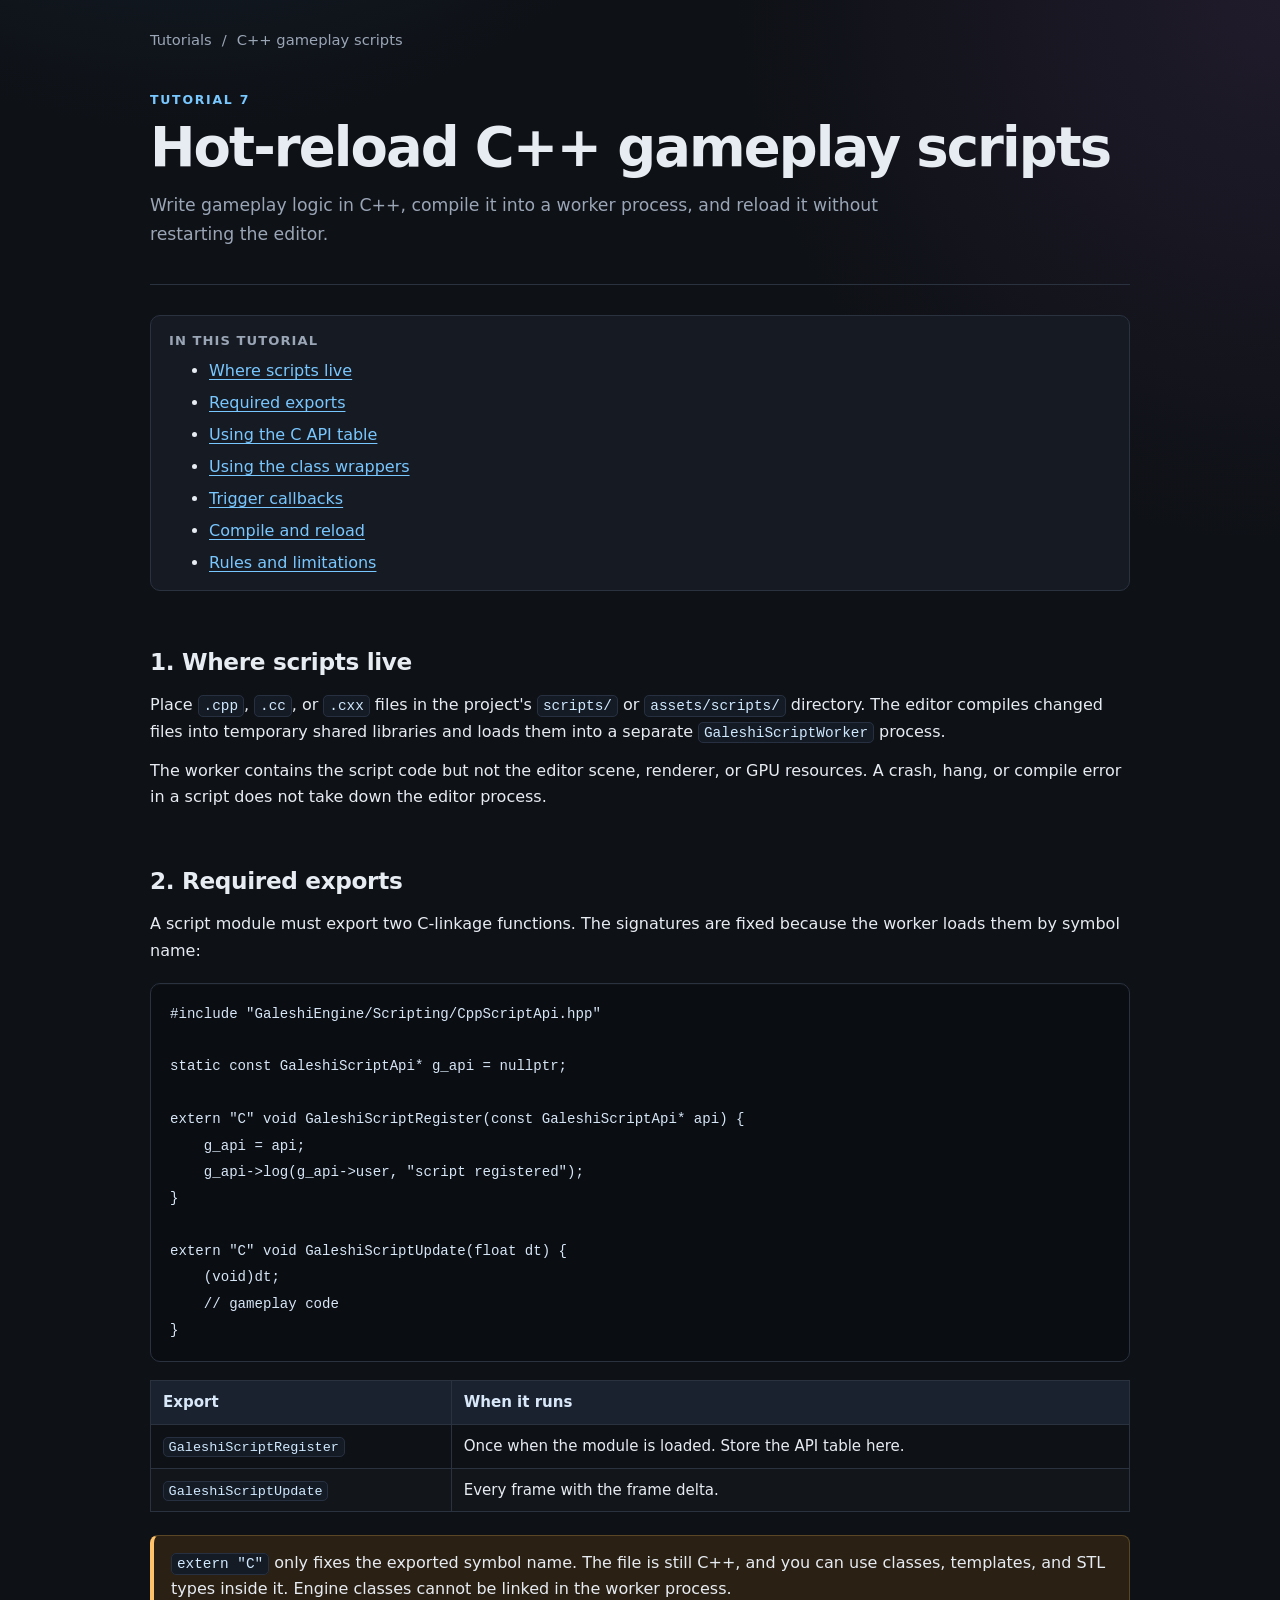
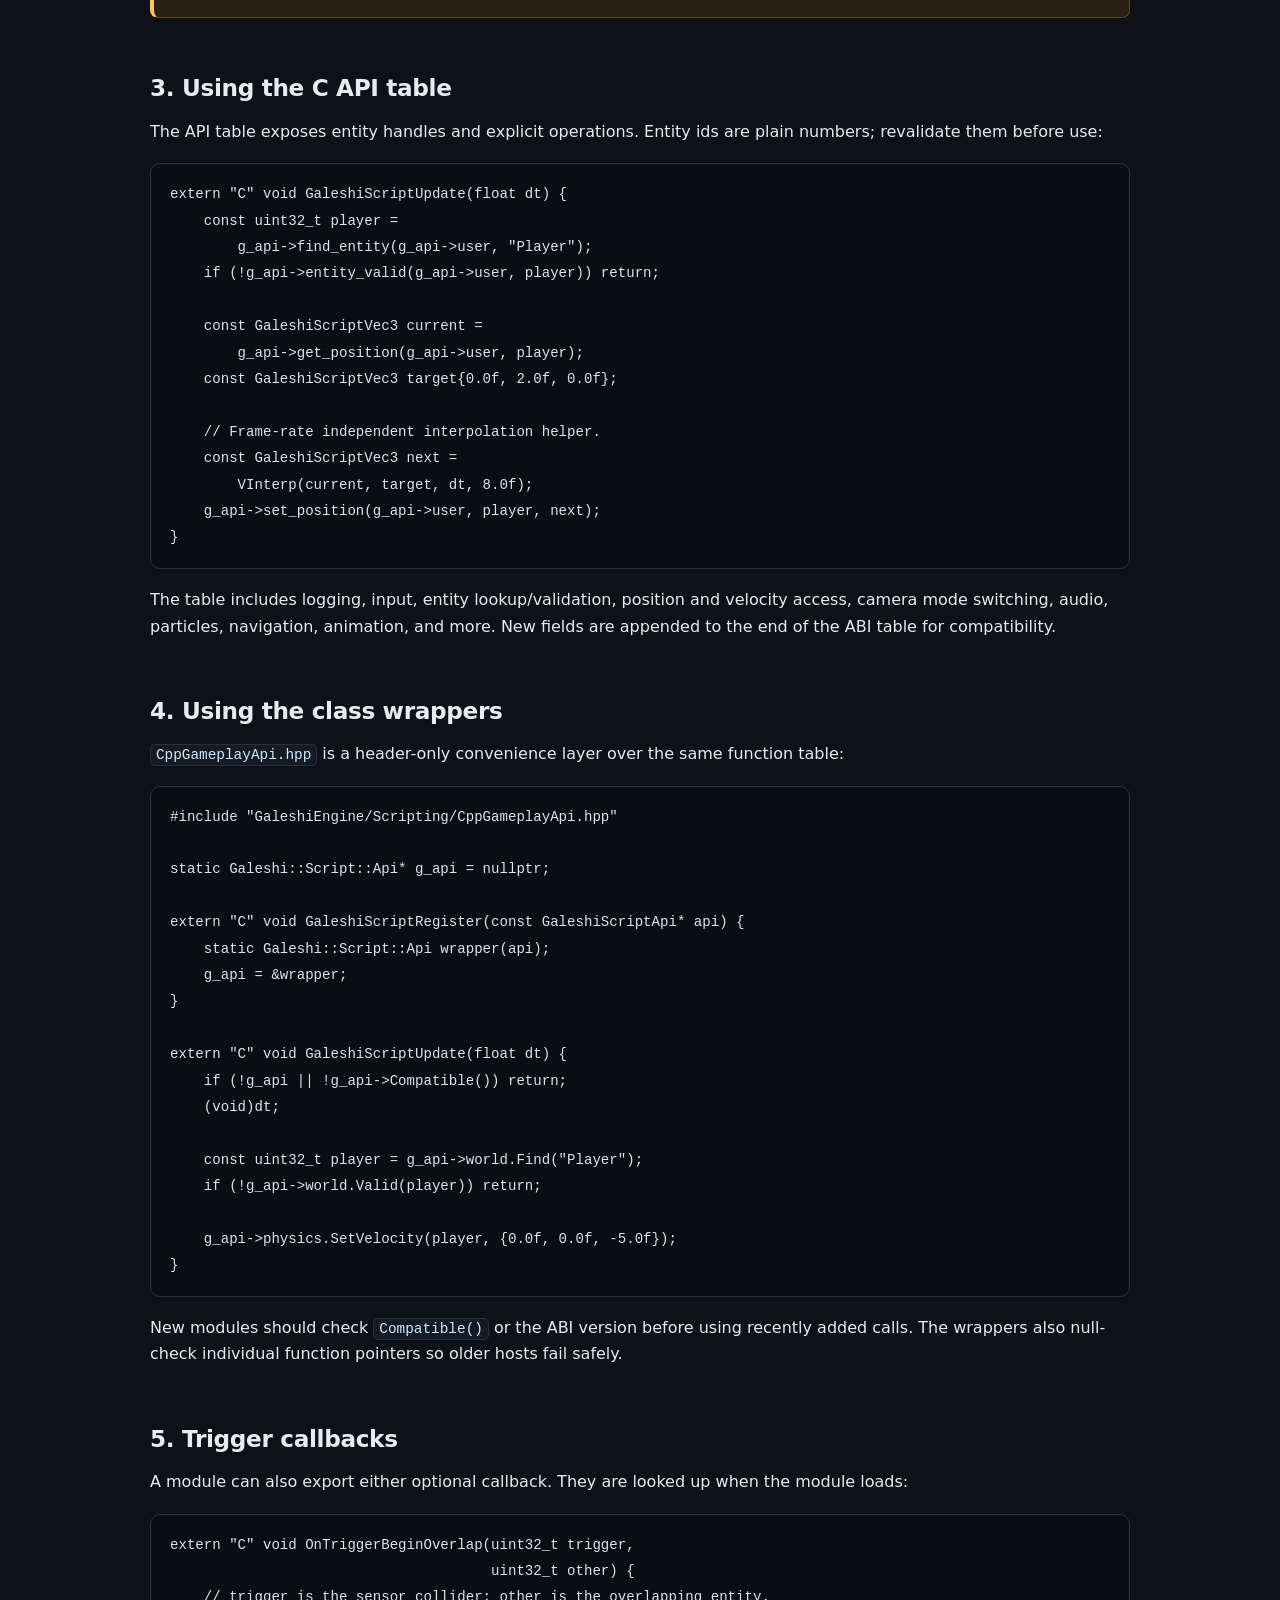
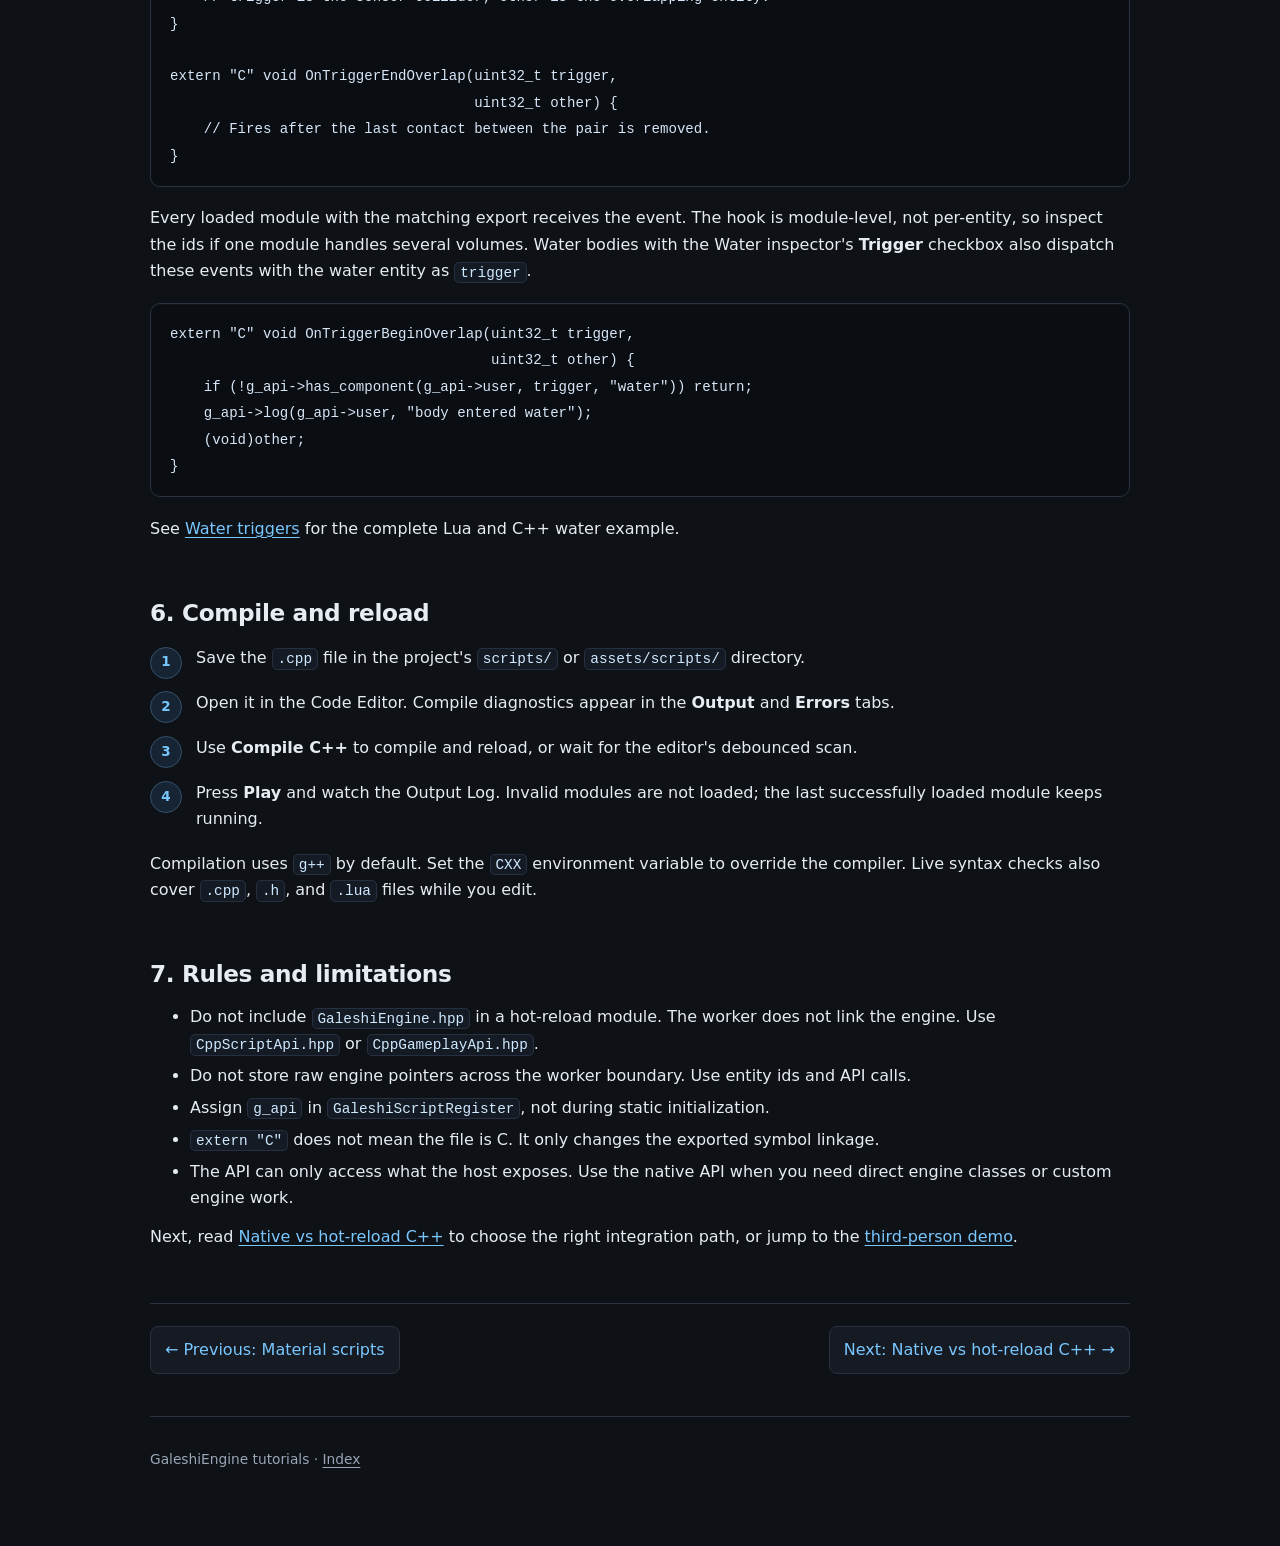
==== docs/tutorials/07-cpp-scripts.html @ e1ea151c "Add HTML tutorials Add a browsable tutorial set under docs/tutorials covering editor basics, Lua scr" ====
<!doctype html>
<html lang="en">
<head>
    <meta charset="utf-8">
    <meta name="viewport" content="width=device-width, initial-scale=1">
    <title>C++ gameplay scripts — GaleshiEngine Tutorials</title>
    <link rel="stylesheet" href="style.css">
</head>
<body>
<div class="wrap">
    <nav class="top" aria-label="Breadcrumb">
        <a href="index.html">Tutorials</a>
        <span>/</span>
        <span>C++ gameplay scripts</span>
    </nav>

    <header class="hero">
        <p class="eyebrow">Tutorial 7</p>
        <h1>Hot-reload C++ gameplay scripts</h1>
        <p class="lead">
            Write gameplay logic in C++, compile it into a worker process, and
            reload it without restarting the editor.
        </p>
    </header>

    <main>
        <div class="toc">
            <p>In this tutorial</p>
            <ul>
                <li><a href="#where">Where scripts live</a></li>
                <li><a href="#exports">Required exports</a></li>
                <li><a href="#raw">Using the C API table</a></li>
                <li><a href="#wrappers">Using the class wrappers</a></li>
                <li><a href="#triggers">Trigger callbacks</a></li>
                <li><a href="#workflow">Compile and reload</a></li>
                <li><a href="#rules">Rules and limitations</a></li>
            </ul>
        </div>

        <section id="where">
            <h2>1. Where scripts live</h2>
            <p>
                Place <code>.cpp</code>, <code>.cc</code>, or
                <code>.cxx</code> files in the project's
                <code>scripts/</code> or <code>assets/scripts/</code>
                directory. The editor compiles changed files into temporary
                shared libraries and loads them into a separate
                <code>GaleshiScriptWorker</code> process.
            </p>
            <p>
                The worker contains the script code but not the editor scene,
                renderer, or GPU resources. A crash, hang, or compile error in a
                script does not take down the editor process.
            </p>
        </section>

        <section id="exports">
            <h2>2. Required exports</h2>
            <p>
                A script module must export two C-linkage functions. The
                signatures are fixed because the worker loads them by symbol
                name:
            </p>
            <pre><code>#include "GaleshiEngine/Scripting/CppScriptApi.hpp"

static const GaleshiScriptApi* g_api = nullptr;

extern "C" void GaleshiScriptRegister(const GaleshiScriptApi* api) {
    g_api = api;
    g_api->log(g_api->user, "script registered");
}

extern "C" void GaleshiScriptUpdate(float dt) {
    (void)dt;
    // gameplay code
}</code></pre>
            <table>
                <thead>
                    <tr><th>Export</th><th>When it runs</th></tr>
                </thead>
                <tbody>
                    <tr><td><code>GaleshiScriptRegister</code></td><td>Once when the module is loaded. Store the API table here.</td></tr>
                    <tr><td><code>GaleshiScriptUpdate</code></td><td>Every frame with the frame delta.</td></tr>
                </tbody>
            </table>
            <div class="callout warn">
                <p>
                    <code>extern "C"</code> only fixes the exported symbol name.
                    The file is still C++, and you can use classes, templates,
                    and STL types inside it. Engine classes cannot be linked in
                    the worker process.
                </p>
            </div>
        </section>

        <section id="raw">
            <h2>3. Using the C API table</h2>
            <p>
                The API table exposes entity handles and explicit operations.
                Entity ids are plain numbers; revalidate them before use:
            </p>
            <pre><code>extern "C" void GaleshiScriptUpdate(float dt) {
    const uint32_t player =
        g_api->find_entity(g_api->user, "Player");
    if (!g_api->entity_valid(g_api->user, player)) return;

    const GaleshiScriptVec3 current =
        g_api->get_position(g_api->user, player);
    const GaleshiScriptVec3 target{0.0f, 2.0f, 0.0f};

    // Frame-rate independent interpolation helper.
    const GaleshiScriptVec3 next =
        VInterp(current, target, dt, 8.0f);
    g_api->set_position(g_api->user, player, next);
}</code></pre>
            <p>
                The table includes logging, input, entity lookup/validation,
                position and velocity access, camera mode switching, audio,
                particles, navigation, animation, and more. New fields are
                appended to the end of the ABI table for compatibility.
            </p>
        </section>

        <section id="wrappers">
            <h2>4. Using the class wrappers</h2>
            <p>
                <code>CppGameplayApi.hpp</code> is a header-only convenience
                layer over the same function table:
            </p>
            <pre><code>#include "GaleshiEngine/Scripting/CppGameplayApi.hpp"

static Galeshi::Script::Api* g_api = nullptr;

extern "C" void GaleshiScriptRegister(const GaleshiScriptApi* api) {
    static Galeshi::Script::Api wrapper(api);
    g_api = &wrapper;
}

extern "C" void GaleshiScriptUpdate(float dt) {
    if (!g_api || !g_api->Compatible()) return;
    (void)dt;

    const uint32_t player = g_api->world.Find("Player");
    if (!g_api->world.Valid(player)) return;

    g_api->physics.SetVelocity(player, {0.0f, 0.0f, -5.0f});
}</code></pre>
            <p>
                New modules should check <code>Compatible()</code> or the ABI
                version before using recently added calls. The wrappers also
                null-check individual function pointers so older hosts fail
                safely.
            </p>
        </section>

        <section id="triggers">
            <h2>5. Trigger callbacks</h2>
            <p>
                A module can also export either optional callback. They are
                looked up when the module loads:
            </p>
            <pre><code>extern "C" void OnTriggerBeginOverlap(uint32_t trigger,
                                      uint32_t other) {
    // trigger is the sensor collider; other is the overlapping entity.
}

extern "C" void OnTriggerEndOverlap(uint32_t trigger,
                                    uint32_t other) {
    // Fires after the last contact between the pair is removed.
}</code></pre>
            <p>
                Every loaded module with the matching export receives the
                event. The hook is module-level, not per-entity, so inspect the
                ids if one module handles several volumes. Water bodies with
                the Water inspector's <strong>Trigger</strong> checkbox also
                dispatch these events with the water entity as
                <code>trigger</code>.
            </p>
            <pre><code>extern "C" void OnTriggerBeginOverlap(uint32_t trigger,
                                      uint32_t other) {
    if (!g_api->has_component(g_api->user, trigger, "water")) return;
    g_api->log(g_api->user, "body entered water");
    (void)other;
}</code></pre>
            <p>
                See <a href="04-water-triggers.html">Water triggers</a> for the
                complete Lua and C++ water example.
            </p>
        </section>

        <section id="workflow">
            <h2>6. Compile and reload</h2>
            <ol class="steps">
                <li>
                    Save the <code>.cpp</code> file in the project's
                    <code>scripts/</code> or <code>assets/scripts/</code>
                    directory.
                </li>
                <li>
                    Open it in the Code Editor. Compile diagnostics appear in
                    the <strong>Output</strong> and <strong>Errors</strong> tabs.
                </li>
                <li>
                    Use <strong>Compile C++</strong> to compile and reload, or
                    wait for the editor's debounced scan.
                </li>
                <li>
                    Press <strong>Play</strong> and watch the Output Log. Invalid
                    modules are not loaded; the last successfully loaded module
                    keeps running.
                </li>
            </ol>
            <p>
                Compilation uses <code>g++</code> by default. Set the
                <code>CXX</code> environment variable to override the compiler.
                Live syntax checks also cover <code>.cpp</code>,
                <code>.h</code>, and <code>.lua</code> files while you edit.
            </p>
        </section>

        <section id="rules">
            <h2>7. Rules and limitations</h2>
            <ul>
                <li>
                    Do not include <code>GaleshiEngine.hpp</code> in a
                    hot-reload module. The worker does not link the engine.
                    Use <code>CppScriptApi.hpp</code> or
                    <code>CppGameplayApi.hpp</code>.
                </li>
                <li>
                    Do not store raw engine pointers across the worker
                    boundary. Use entity ids and API calls.
                </li>
                <li>
                    Assign <code>g_api</code> in
                    <code>GaleshiScriptRegister</code>, not during static
                    initialization.
                </li>
                <li>
                    <code>extern "C"</code> does not mean the file is C. It
                    only changes the exported symbol linkage.
                </li>
                <li>
                    The API can only access what the host exposes. Use the
                    native API when you need direct engine classes or custom
                    engine work.
                </li>
            </ul>
            <p>
                Next, read
                <a href="08-cpp-api-modes.html">Native vs hot-reload C++</a>
                to choose the right integration path, or jump to the
                <a href="09-third-person-demo.html">third-person demo</a>.
            </p>
        </section>
    </main>

    <nav class="pager" aria-label="Tutorial navigation">
        <a href="06-material-scripts.html">← Previous: Material scripts</a>
        <a href="08-cpp-api-modes.html">Next: Native vs hot-reload C++ →</a>
    </nav>

    <footer>
        <p>GaleshiEngine tutorials · <a href="index.html">Index</a></p>
    </footer>
</div>
</body>
</html>
---- docs/tutorials/style.css ----
:root {
    color-scheme: dark;
    --bg: #0e1116;
    --panel: #161b23;
    --panel-2: #1b222c;
    --text: #e7ebf2;
    --muted: #9aa5b6;
    --accent: #79c7ff;
    --accent-2: #9be28f;
    --border: #2a3240;
    --code-bg: #0a0d12;
    --warn: #ffc46b;
    --warn-bg: #2a2114;
    --tip: #8bd6b0;
    --tip-bg: #12241d;
}

* {
    box-sizing: border-box;
}

html {
    scroll-behavior: smooth;
}

body {
    margin: 0;
    background:
        radial-gradient(circle at 15% -10%, #1a2a3a 0, transparent 38rem),
        radial-gradient(circle at 100% 0, #201b2b 0, transparent 34rem),
        var(--bg);
    color: var(--text);
    font: 16px/1.65 system-ui, -apple-system, BlinkMacSystemFont, "Segoe UI",
        Roboto, Ubuntu, Cantarell, "Noto Sans", sans-serif;
}

.wrap {
    width: min(100% - 40px, 980px);
    margin: 0 auto;
    padding: 28px 0 64px;
}

a {
    color: var(--accent);
    text-decoration-thickness: 1px;
    text-underline-offset: 3px;
}

a:hover {
    color: #b7e4ff;
}

nav.top {
    display: flex;
    align-items: center;
    gap: 10px;
    flex-wrap: wrap;
    margin-bottom: 26px;
    color: var(--muted);
    font-size: 0.92rem;
}

nav.top a {
    color: var(--muted);
    text-decoration: none;
}

nav.top a:hover {
    color: var(--accent);
}

header.hero {
    padding: 12px 0 22px;
    border-bottom: 1px solid var(--border);
    margin-bottom: 30px;
}

.eyebrow {
    margin: 0 0 8px;
    color: var(--accent);
    font-size: 0.78rem;
    font-weight: 700;
    letter-spacing: 0.14em;
    text-transform: uppercase;
}

h1 {
    margin: 0;
    font-size: clamp(2rem, 5vw, 3.4rem);
    line-height: 1.08;
    letter-spacing: -0.035em;
}

h2 {
    margin: 2.4em 0 0.7em;
    font-size: 1.45rem;
    line-height: 1.25;
    letter-spacing: -0.015em;
}

h3 {
    margin: 1.8em 0 0.5em;
    font-size: 1.08rem;
}

p,
ul,
ol {
    margin: 0.8em 0;
}

li + li {
    margin-top: 0.35em;
}

.lead {
    max-width: 70ch;
    color: var(--muted);
    font-size: 1.08rem;
}

.card-grid {
    display: grid;
    grid-template-columns: repeat(auto-fit, minmax(250px, 1fr));
    gap: 16px;
    margin: 28px 0;
}

.card {
    display: flex;
    flex-direction: column;
    gap: 8px;
    padding: 20px;
    border: 1px solid var(--border);
    border-radius: 12px;
    background: linear-gradient(180deg, var(--panel-2), var(--panel));
    color: inherit;
    text-decoration: none;
    transition: border-color 120ms ease, transform 120ms ease;
}

.card:hover {
    border-color: var(--accent);
    transform: translateY(-2px);
    color: inherit;
}

.card .number {
    color: var(--accent);
    font-size: 0.75rem;
    font-weight: 700;
    letter-spacing: 0.14em;
    text-transform: uppercase;
}

.card h2 {
    margin: 0;
    font-size: 1.15rem;
}

.card p {
    margin: 0;
    color: var(--muted);
    font-size: 0.94rem;
}

code {
    padding: 0.12em 0.34em;
    border: 1px solid #263041;
    border-radius: 5px;
    background: #151b25;
    color: #cfe9ff;
    font: 0.9em/1.4 "JetBrains Mono", "Fira Code", "SFMono-Regular",
        Consolas, "Liberation Mono", monospace;
}

pre {
    margin: 1.15em 0;
    padding: 17px 19px;
    overflow-x: auto;
    border: 1px solid var(--border);
    border-radius: 10px;
    background: var(--code-bg);
    box-shadow: inset 0 1px 0 rgba(255, 255, 255, 0.025);
}

pre code {
    padding: 0;
    border: 0;
    background: none;
    color: #d7e6f7;
    font-size: 0.88rem;
    line-height: 1.55;
}

kbd {
    display: inline-block;
    min-width: 1.7em;
    padding: 0.08em 0.38em;
    border: 1px solid #3a4658;
    border-bottom-width: 2px;
    border-radius: 5px;
    background: #202834;
    color: var(--text);
    font: 0.82em/1.5 "JetBrains Mono", "Fira Code", monospace;
    text-align: center;
}

table {
    width: 100%;
    margin: 1.2em 0;
    border-collapse: collapse;
    font-size: 0.94rem;
}

th,
td {
    padding: 9px 12px;
    border: 1px solid var(--border);
    text-align: left;
    vertical-align: top;
}

th {
    background: #1a2230;
    color: #d9e8f8;
    font-weight: 600;
}

tr:nth-child(even) td {
    background: rgba(255, 255, 255, 0.015);
}

.callout {
    margin: 1.4em 0;
    padding: 14px 17px;
    border: 1px solid #2e4a3f;
    border-left: 4px solid var(--tip);
    border-radius: 8px;
    background: var(--tip-bg);
}

.callout p:first-child {
    margin-top: 0;
}

.callout p:last-child {
    margin-bottom: 0;
}

.callout.warn {
    border-color: #5a4624;
    border-left-color: var(--warn);
    background: var(--warn-bg);
}

.callout strong {
    color: #fff;
}

.steps {
    counter-reset: step;
    list-style: none;
    padding-left: 0;
}

.steps > li {
    position: relative;
    margin: 1.15em 0;
    padding-left: 46px;
}

.steps > li::before {
    counter-increment: step;
    content: counter(step);
    position: absolute;
    top: 0.1em;
    left: 0;
    display: grid;
    place-items: center;
    width: 30px;
    height: 30px;
    border: 1px solid #35506b;
    border-radius: 50%;
    background: #162433;
    color: var(--accent);
    font-size: 0.84rem;
    font-weight: 700;
}

.pager {
    display: flex;
    justify-content: space-between;
    gap: 16px;
    margin-top: 52px;
    padding-top: 22px;
    border-top: 1px solid var(--border);
}

.pager a {
    display: inline-block;
    padding: 10px 14px;
    border: 1px solid var(--border);
    border-radius: 8px;
    background: var(--panel);
    text-decoration: none;
}

.pager a:hover {
    border-color: var(--accent);
}

footer {
    margin-top: 42px;
    padding-top: 20px;
    border-top: 1px solid var(--border);
    color: var(--muted);
    font-size: 0.86rem;
}

footer a {
    color: var(--muted);
}

.toc {
    padding: 14px 18px;
    border: 1px solid var(--border);
    border-radius: 10px;
    background: var(--panel);
}

.toc p {
    margin: 0 0 6px;
    color: var(--muted);
    font-size: 0.82rem;
    font-weight: 700;
    letter-spacing: 0.08em;
    text-transform: uppercase;
}

.toc ul {
    margin: 0;
}

@media (max-width: 600px) {
    .wrap {
        width: min(100% - 24px, 980px);
        padding-top: 18px;
    }

    pre {
        padding: 13px;
    }

    th,
    td {
        padding: 7px 8px;
    }
}
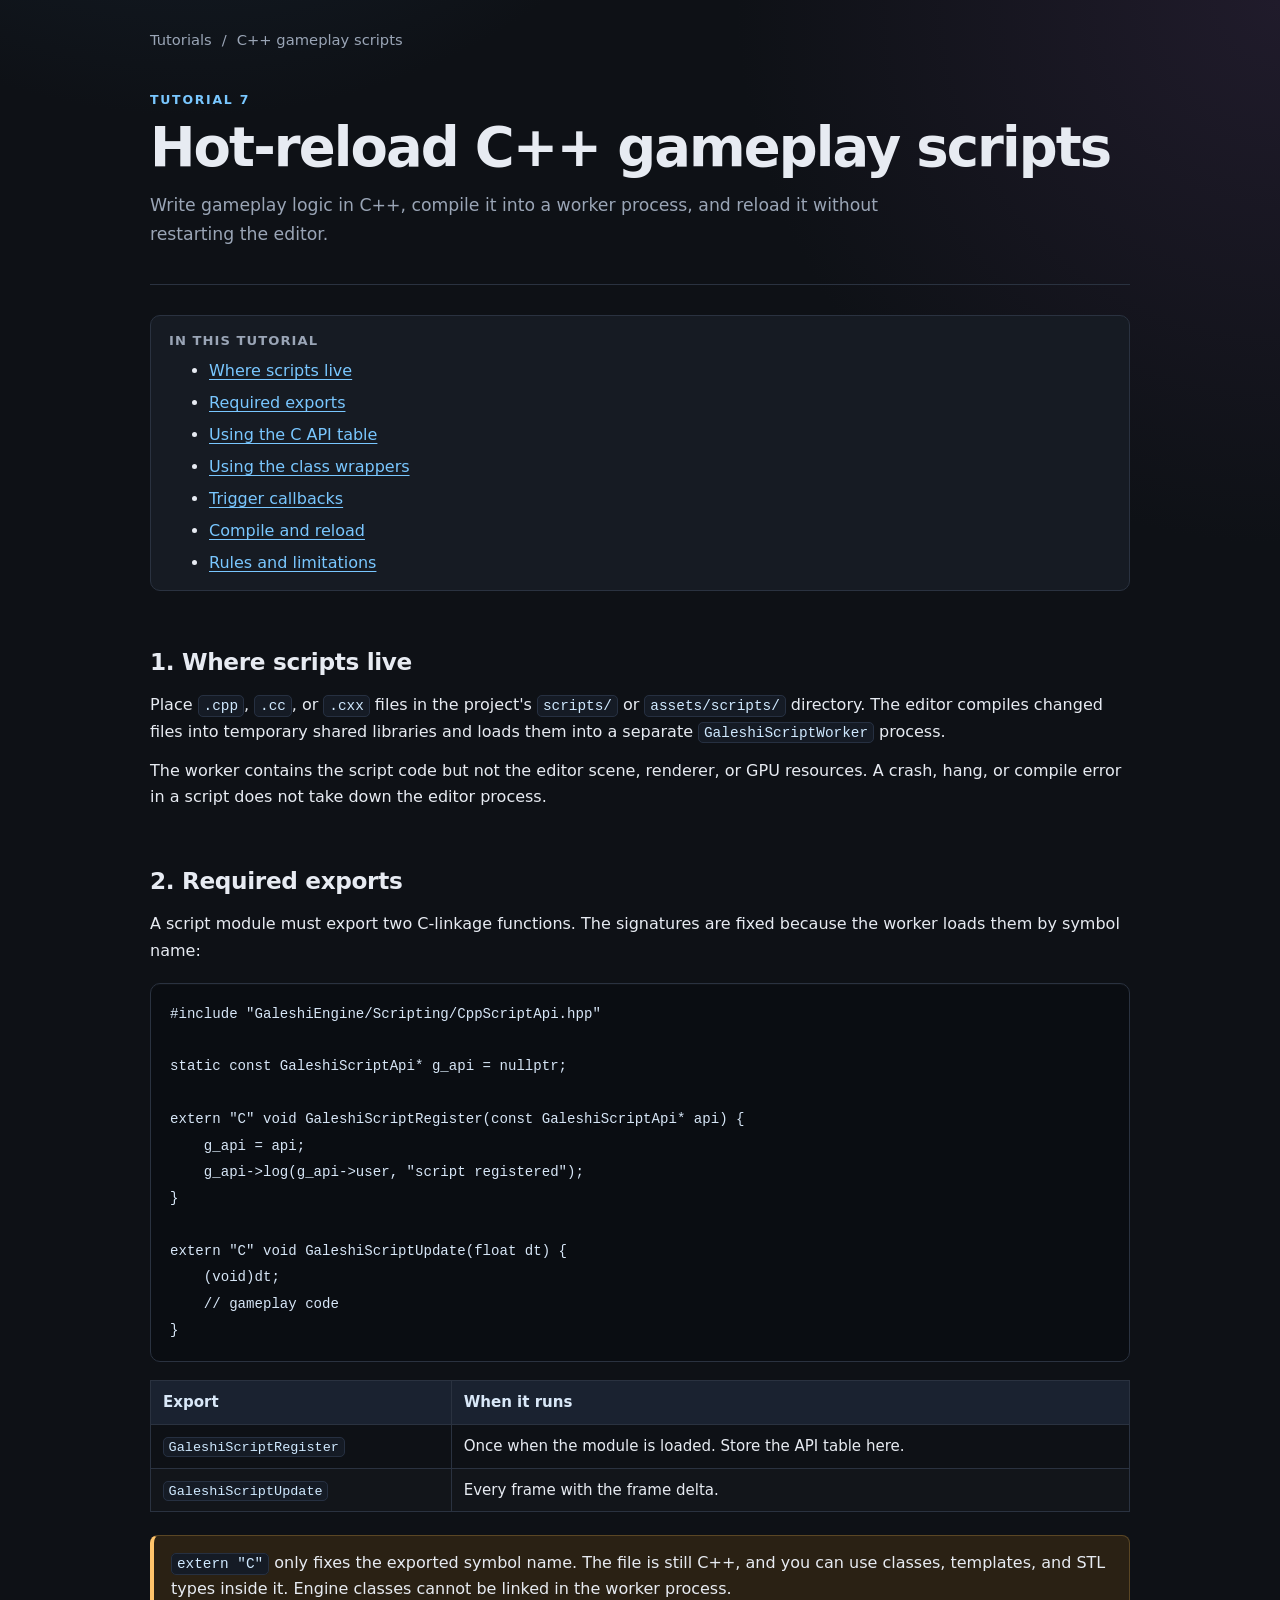
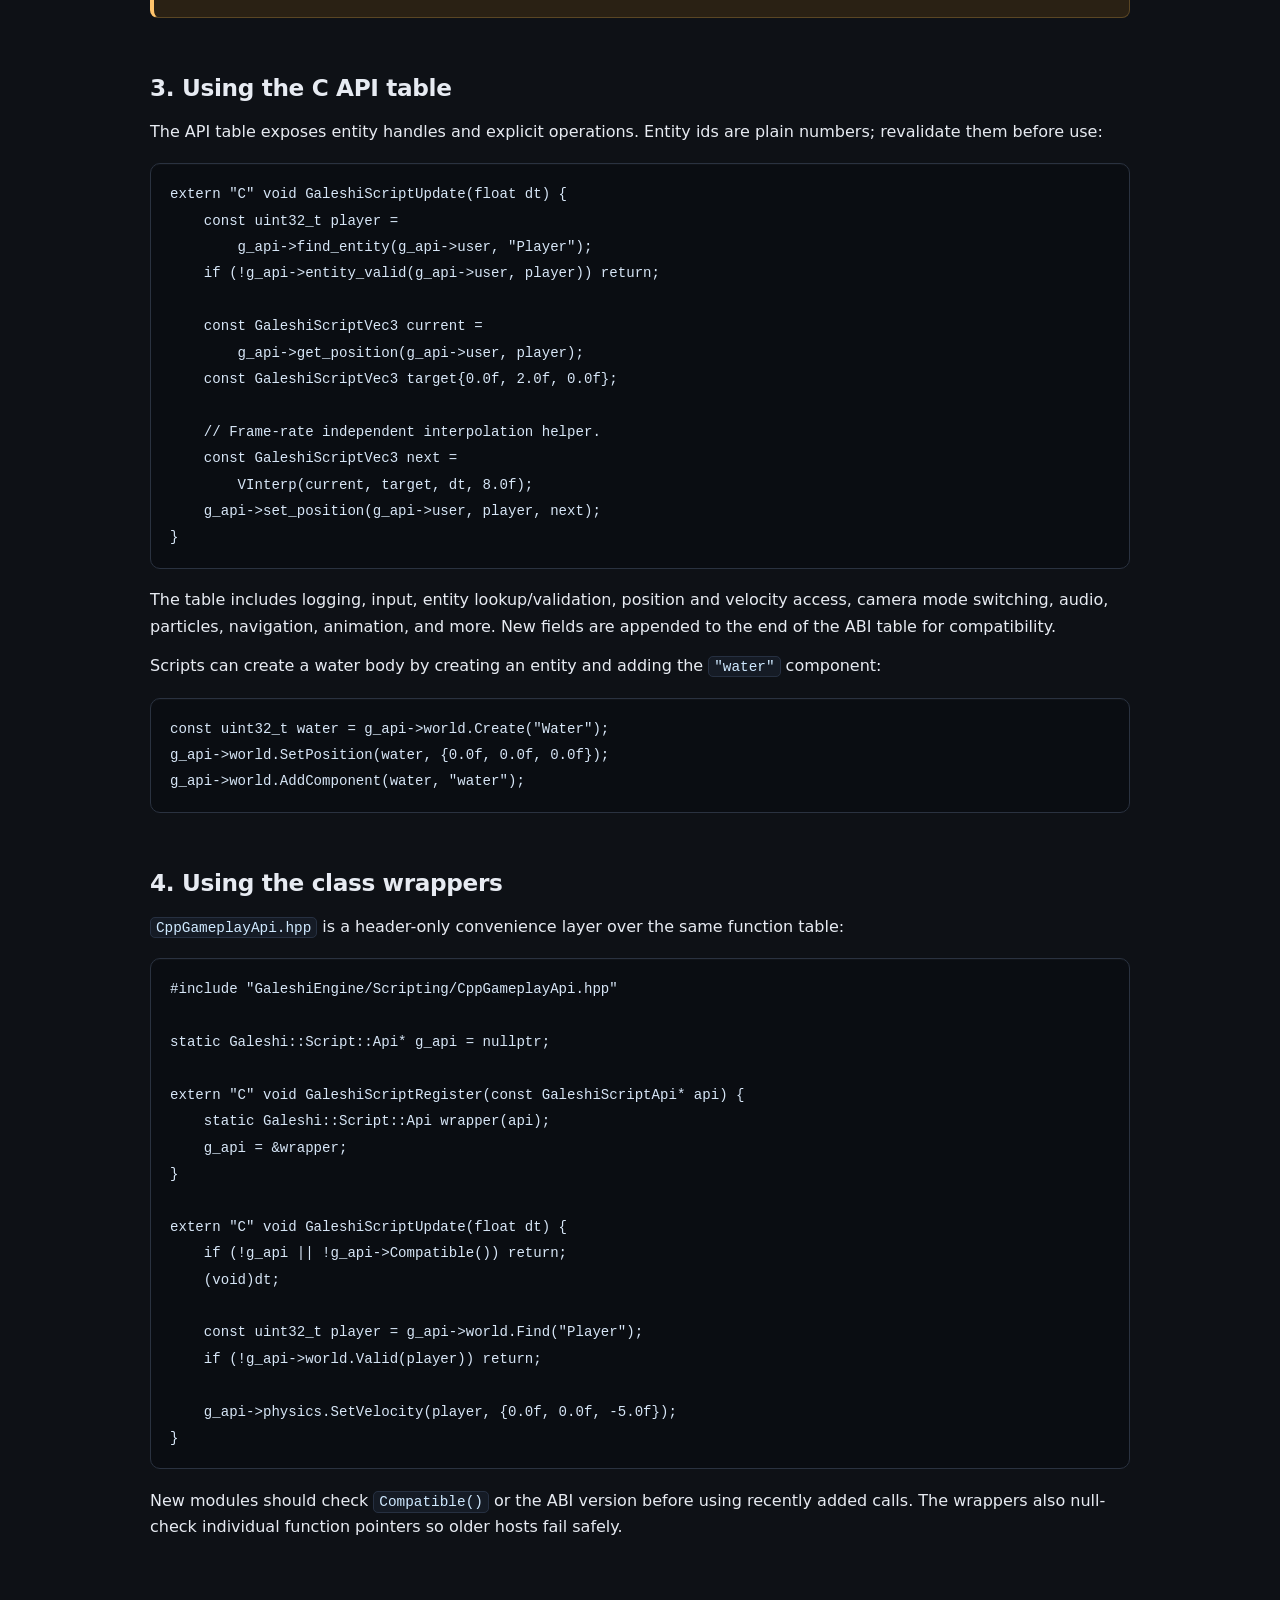
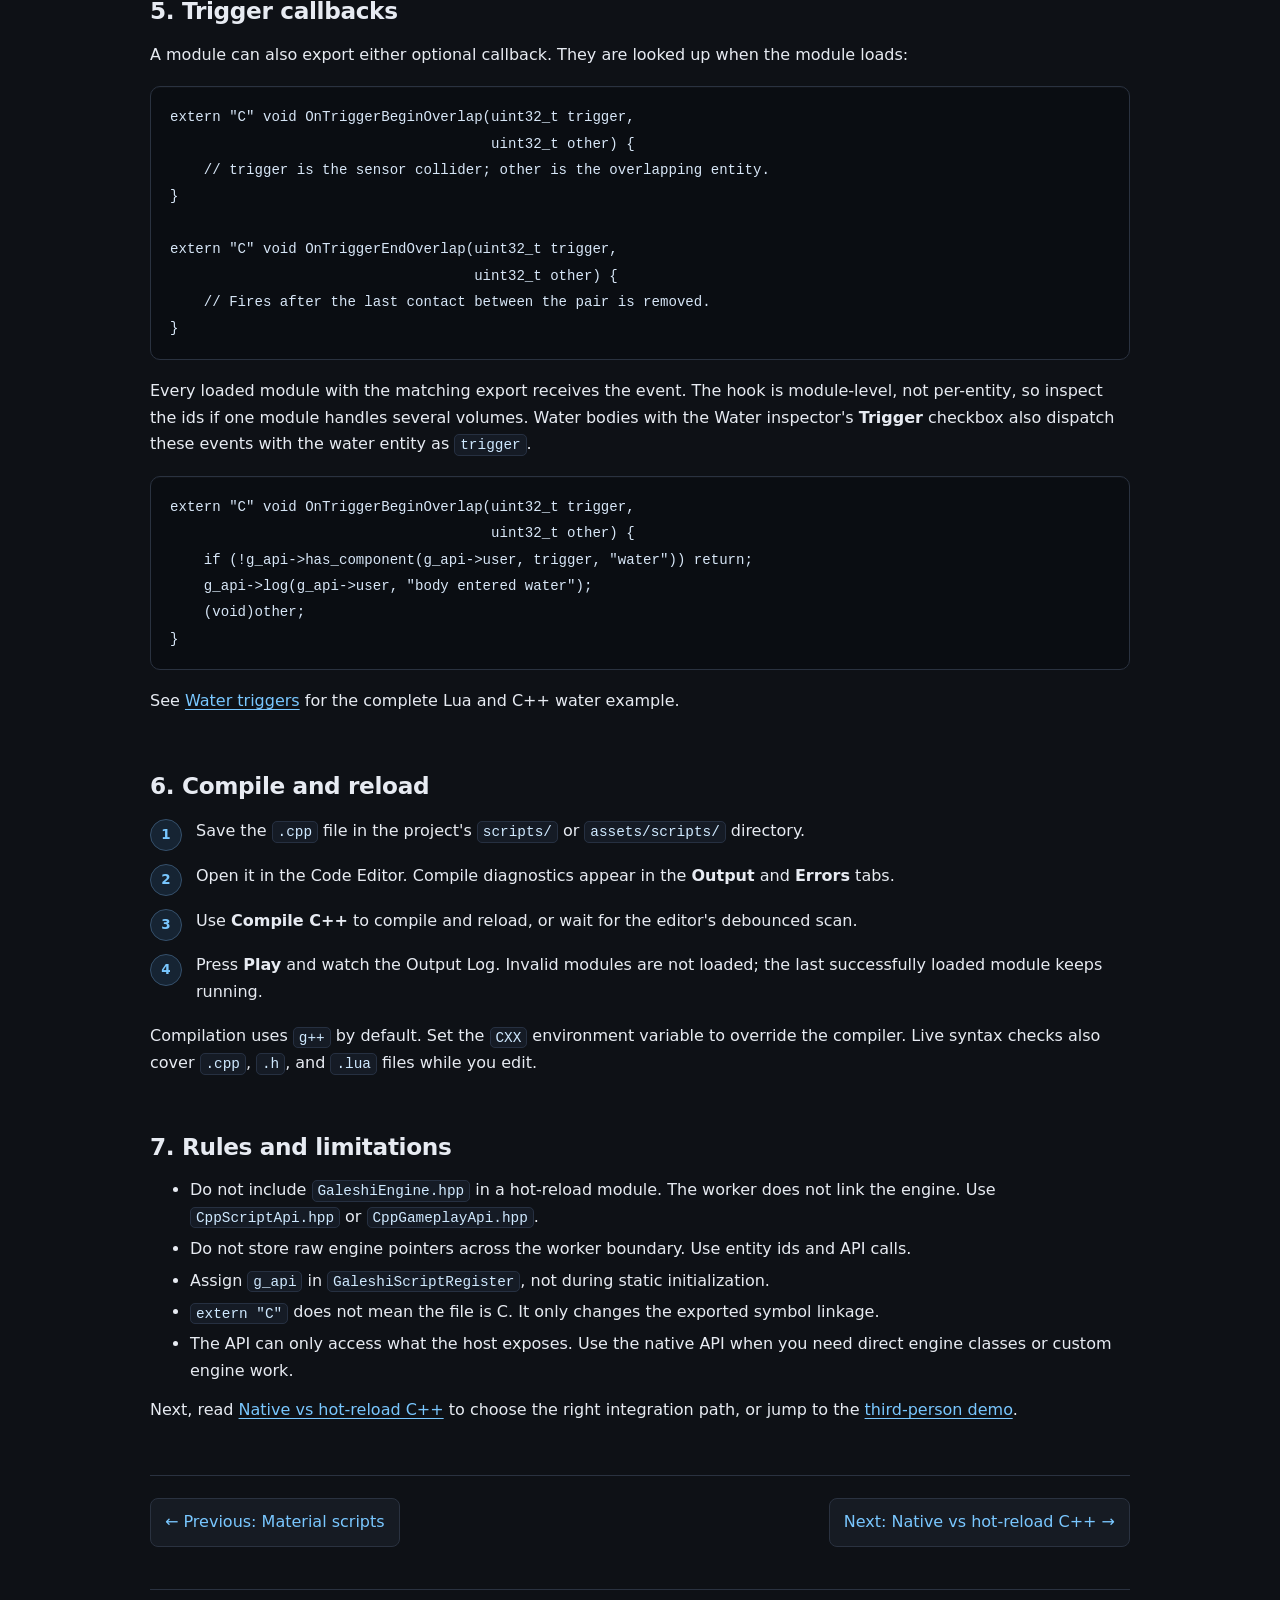
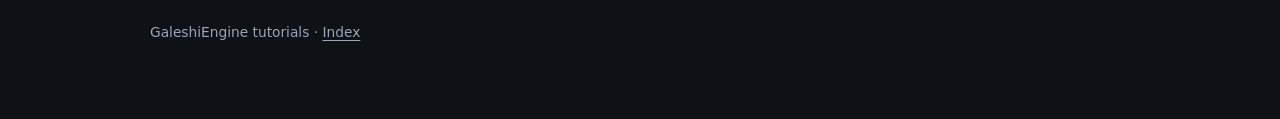
==== commit 081b33e1: "Add per-entity Lua scripts and script-created water Attach Lua scripts to the selected entity by dro" ====
--- a/docs/tutorials/07-cpp-scripts.html
+++ b/docs/tutorials/07-cpp-scripts.html
@@ -119,6 +119,13 @@
                 particles, navigation, animation, and more. New fields are
                 appended to the end of the ABI table for compatibility.
             </p>
+            <p>
+                Scripts can create a water body by creating an entity and
+                adding the <code>"water"</code> component:
+            </p>
+            <pre><code>const uint32_t water = g_api->world.Create("Water");
+g_api->world.SetPosition(water, {0.0f, 0.0f, 0.0f});
+g_api->world.AddComponent(water, "water");</code></pre>
         </section>
 
         <section id="wrappers">
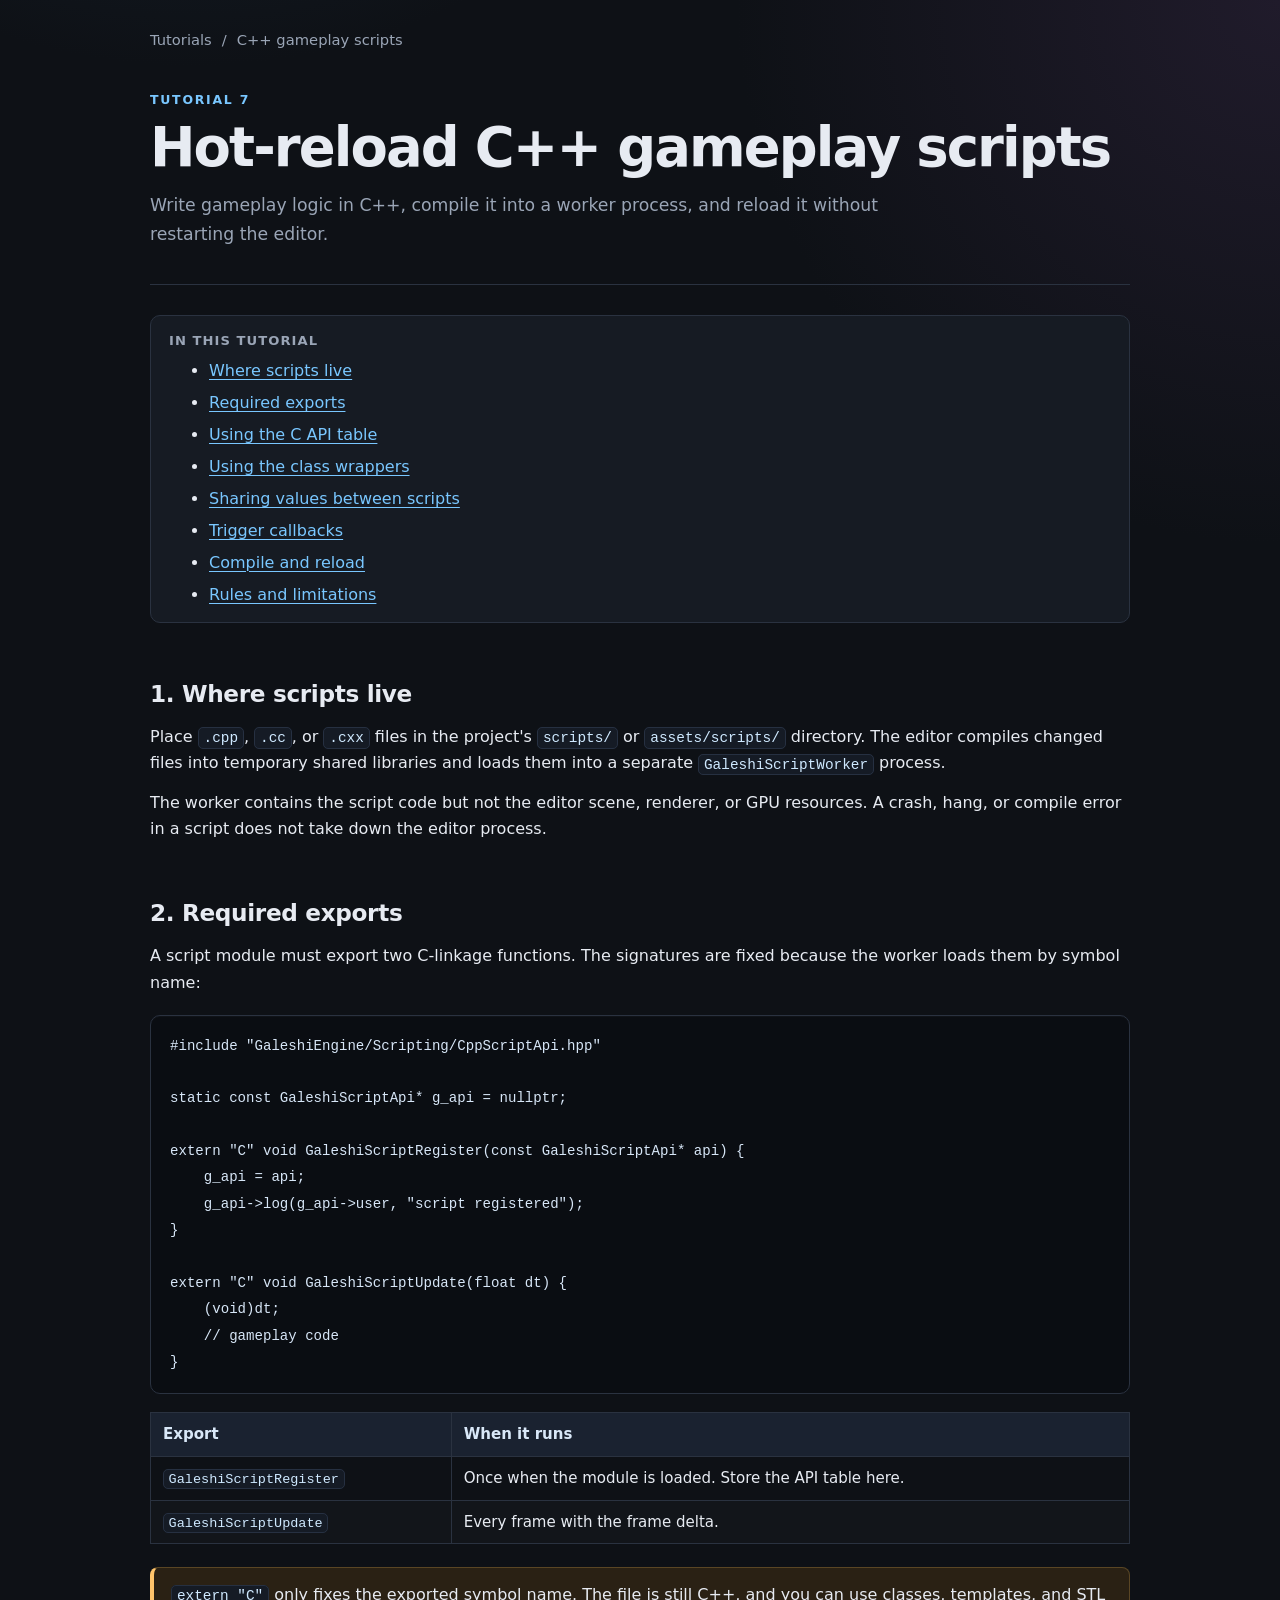
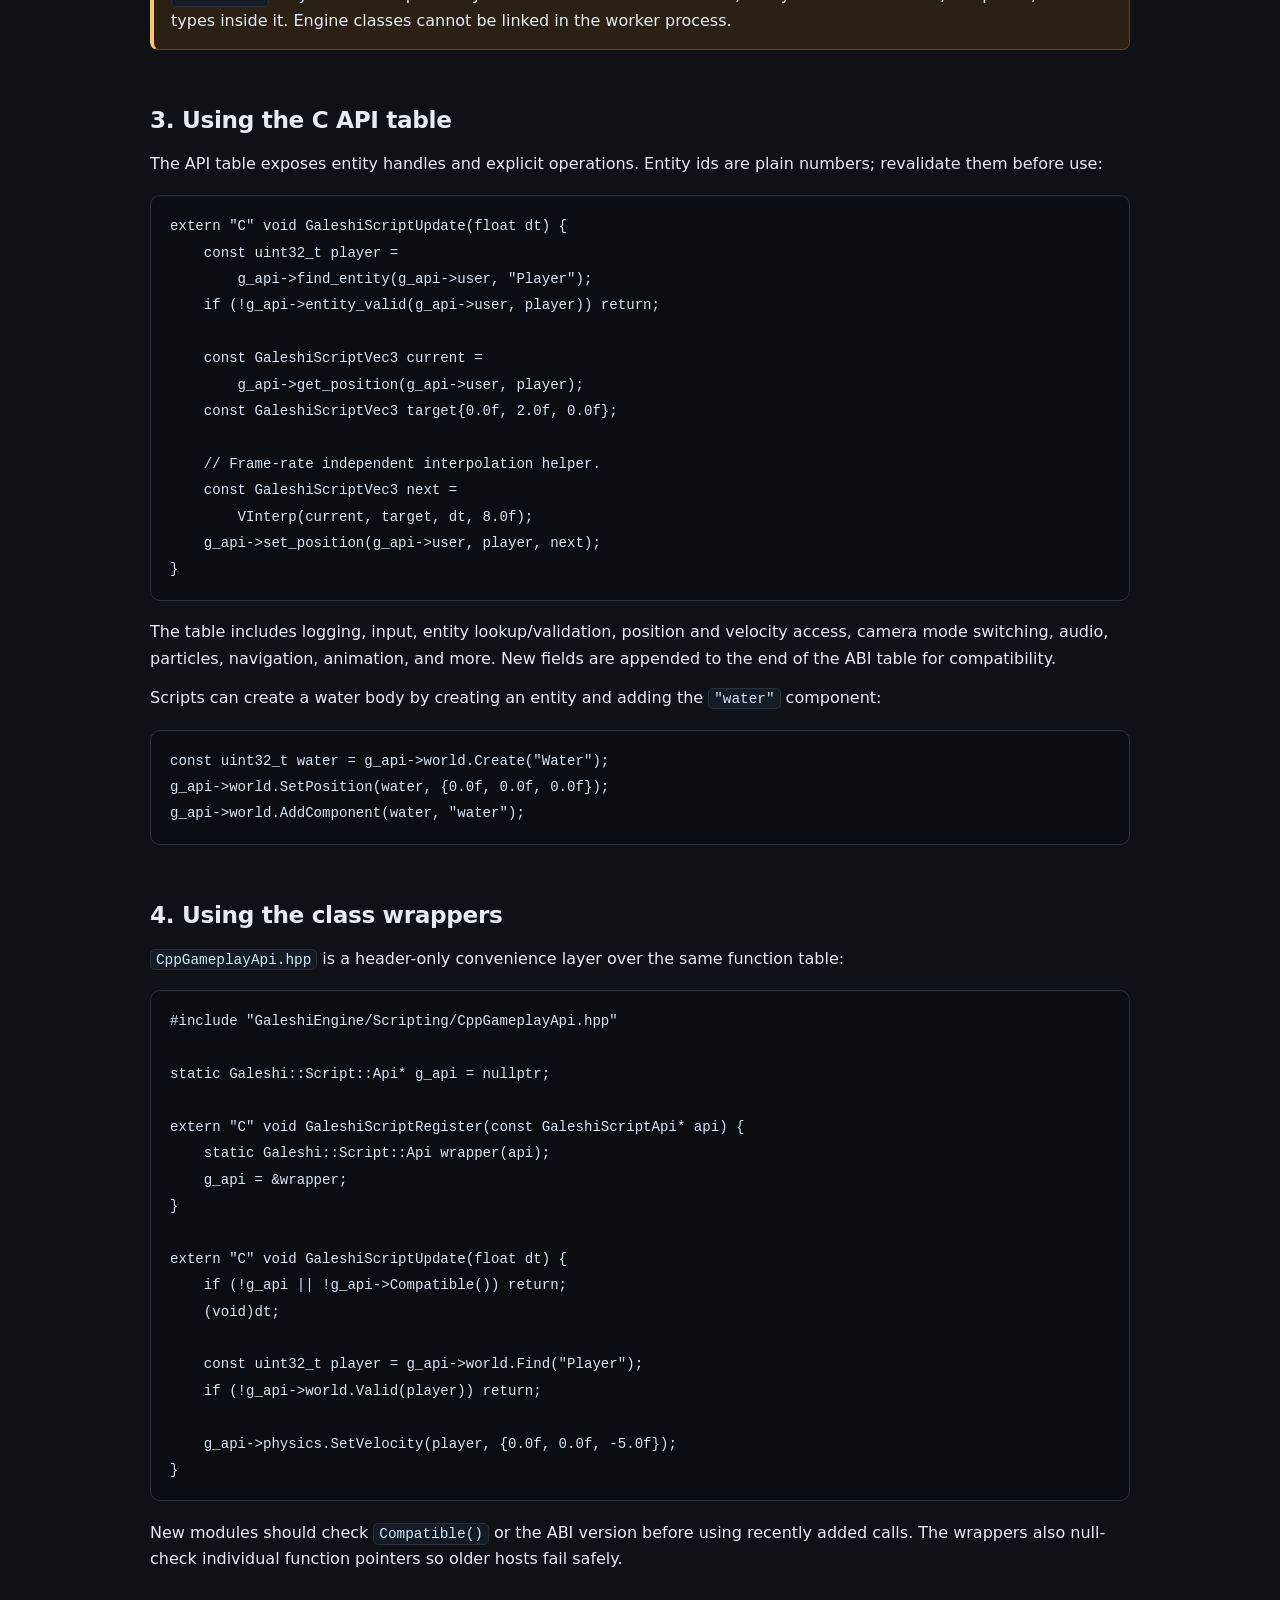
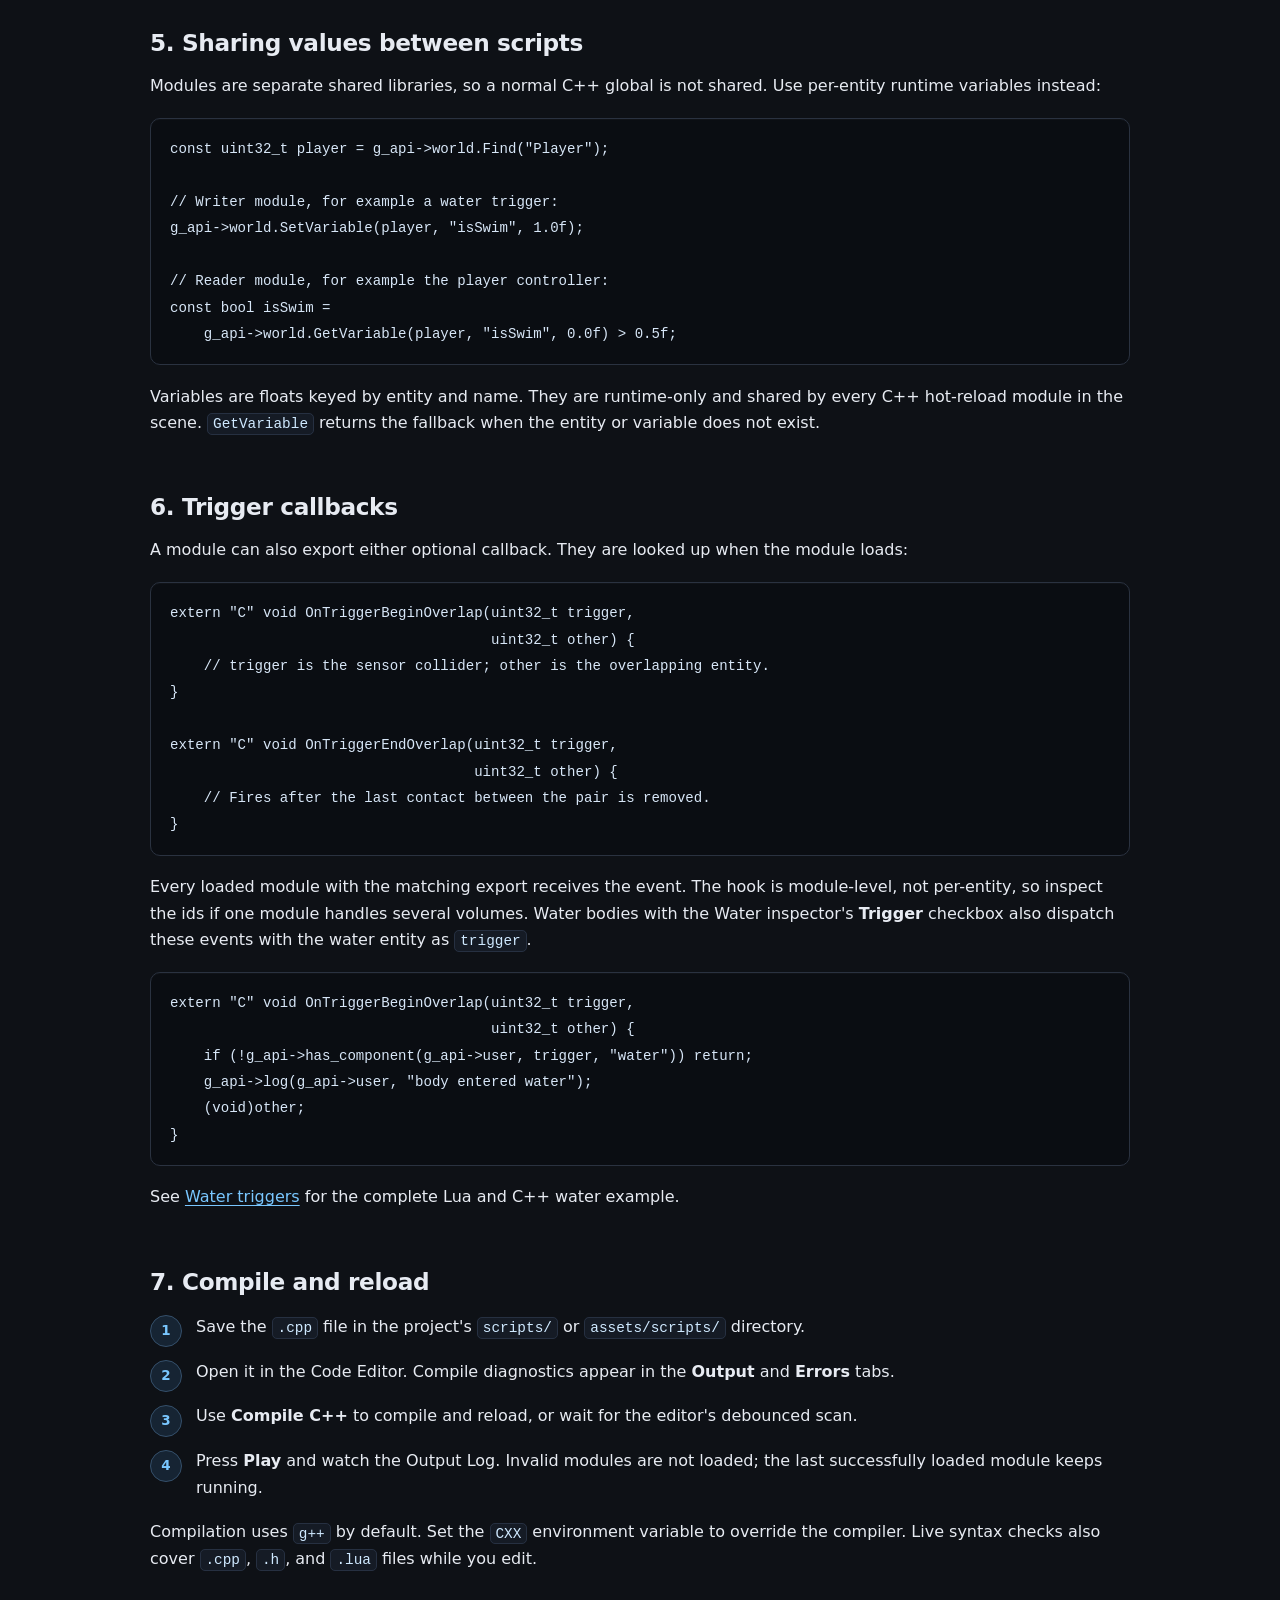
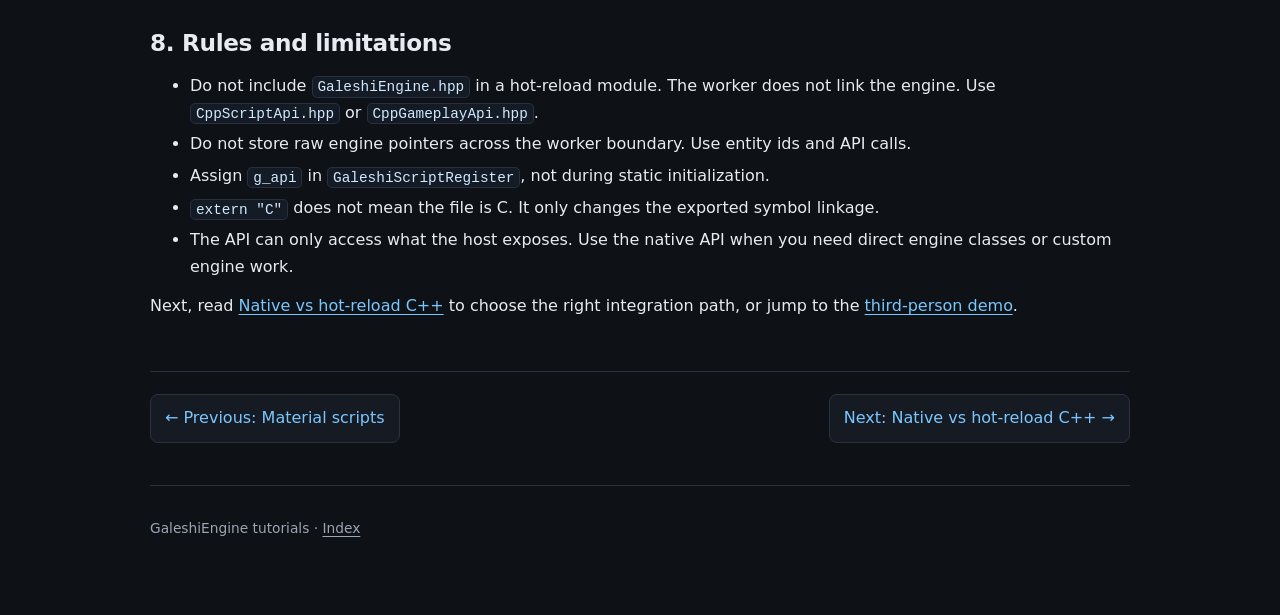
==== commit 97f34d0b: "Add universal per-entity script variables Expose SetVariable/GetVariable in the hot-reload C++ API b" ====
--- a/docs/tutorials/07-cpp-scripts.html
+++ b/docs/tutorials/07-cpp-scripts.html
@@ -31,6 +31,7 @@
                 <li><a href="#exports">Required exports</a></li>
                 <li><a href="#raw">Using the C API table</a></li>
                 <li><a href="#wrappers">Using the class wrappers</a></li>
+                <li><a href="#variables">Sharing values between scripts</a></li>
                 <li><a href="#triggers">Trigger callbacks</a></li>
                 <li><a href="#workflow">Compile and reload</a></li>
                 <li><a href="#rules">Rules and limitations</a></li>
@@ -160,8 +161,30 @@
             </p>
         </section>
 
+        <section id="variables">
+            <h2>5. Sharing values between scripts</h2>
+            <p>
+                Modules are separate shared libraries, so a normal C++ global
+                is not shared. Use per-entity runtime variables instead:
+            </p>
+            <pre><code>const uint32_t player = g_api->world.Find("Player");
+
+// Writer module, for example a water trigger:
+g_api->world.SetVariable(player, "isSwim", 1.0f);
+
+// Reader module, for example the player controller:
+const bool isSwim =
+    g_api->world.GetVariable(player, "isSwim", 0.0f) > 0.5f;</code></pre>
+            <p>
+                Variables are floats keyed by entity and name. They are
+                runtime-only and shared by every C++ hot-reload module in the
+                scene. <code>GetVariable</code> returns the fallback when the
+                entity or variable does not exist.
+            </p>
+        </section>
+
         <section id="triggers">
-            <h2>5. Trigger callbacks</h2>
+            <h2>6. Trigger callbacks</h2>
             <p>
                 A module can also export either optional callback. They are
                 looked up when the module loads:
@@ -196,7 +219,7 @@
         </section>
 
         <section id="workflow">
-            <h2>6. Compile and reload</h2>
+            <h2>7. Compile and reload</h2>
             <ol class="steps">
                 <li>
                     Save the <code>.cpp</code> file in the project's
@@ -226,7 +249,7 @@
         </section>
 
         <section id="rules">
-            <h2>7. Rules and limitations</h2>
+            <h2>8. Rules and limitations</h2>
             <ul>
                 <li>
                     Do not include <code>GaleshiEngine.hpp</code> in a
